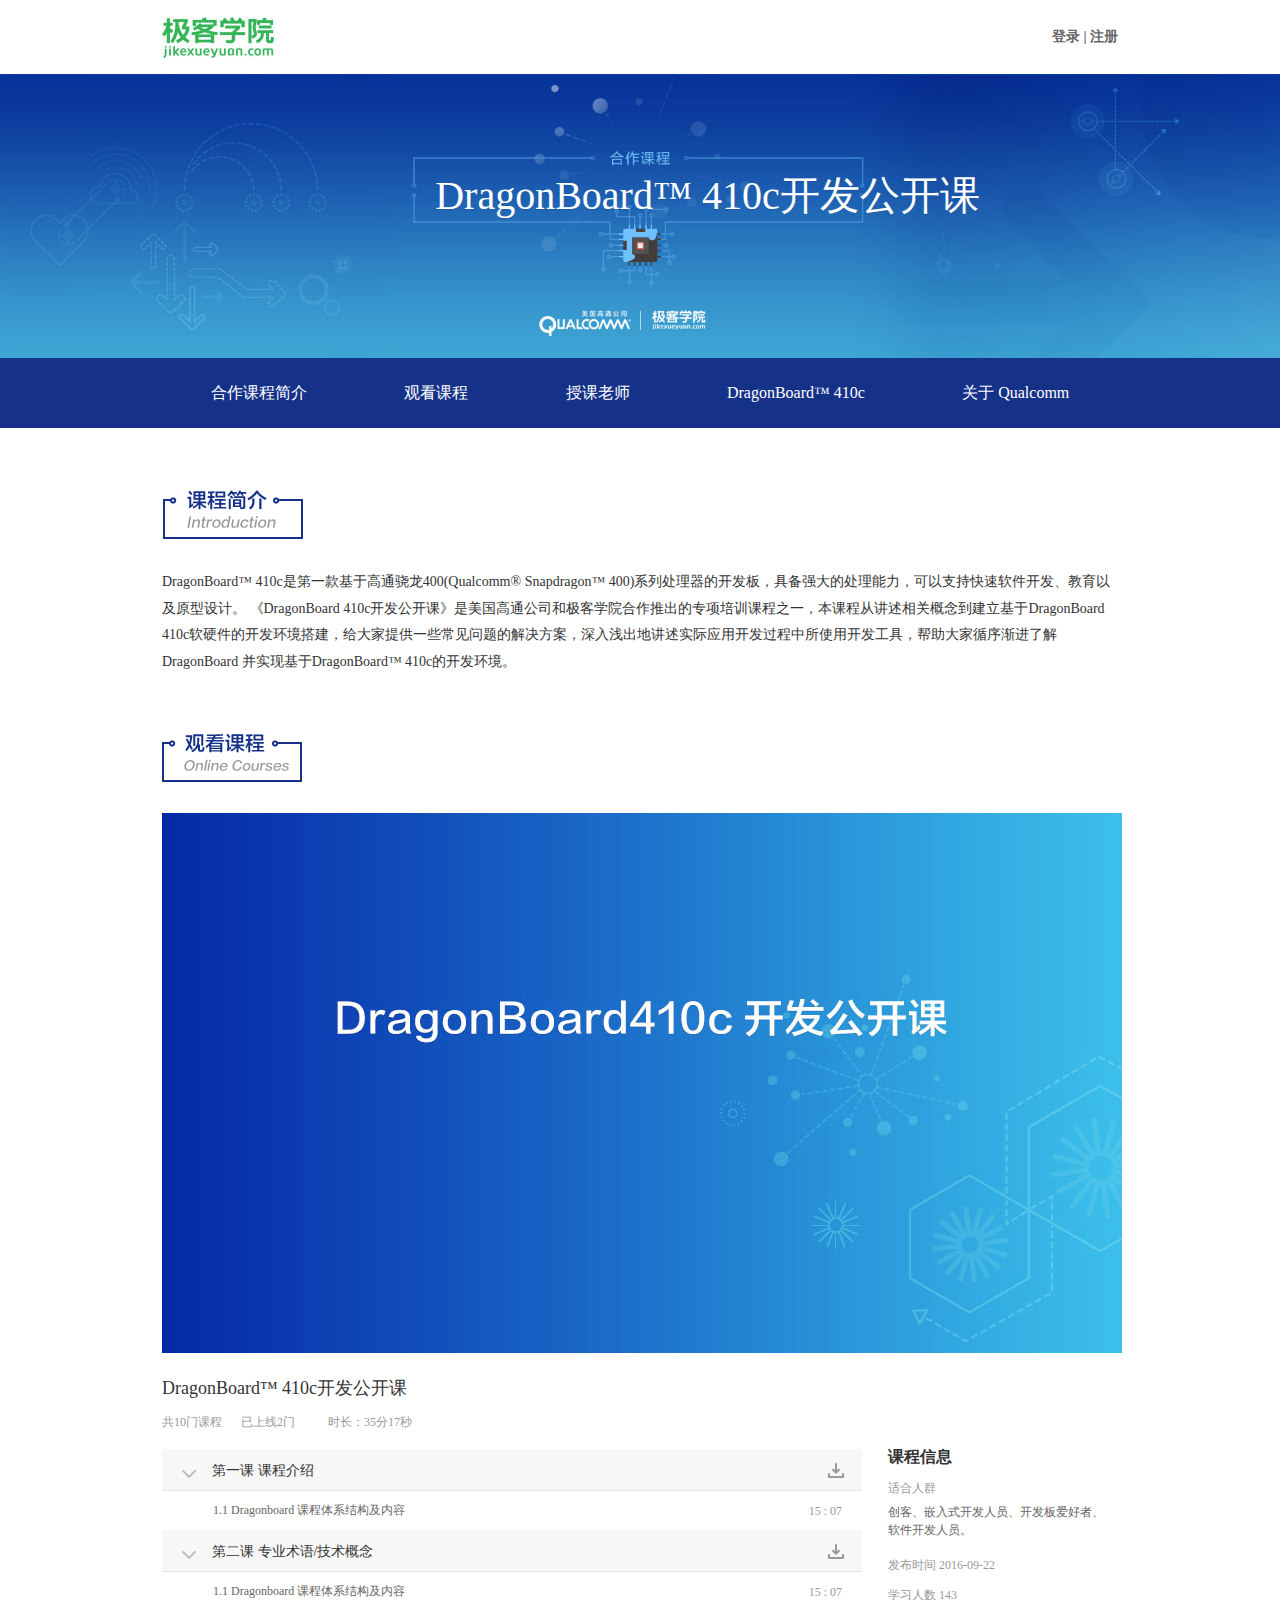
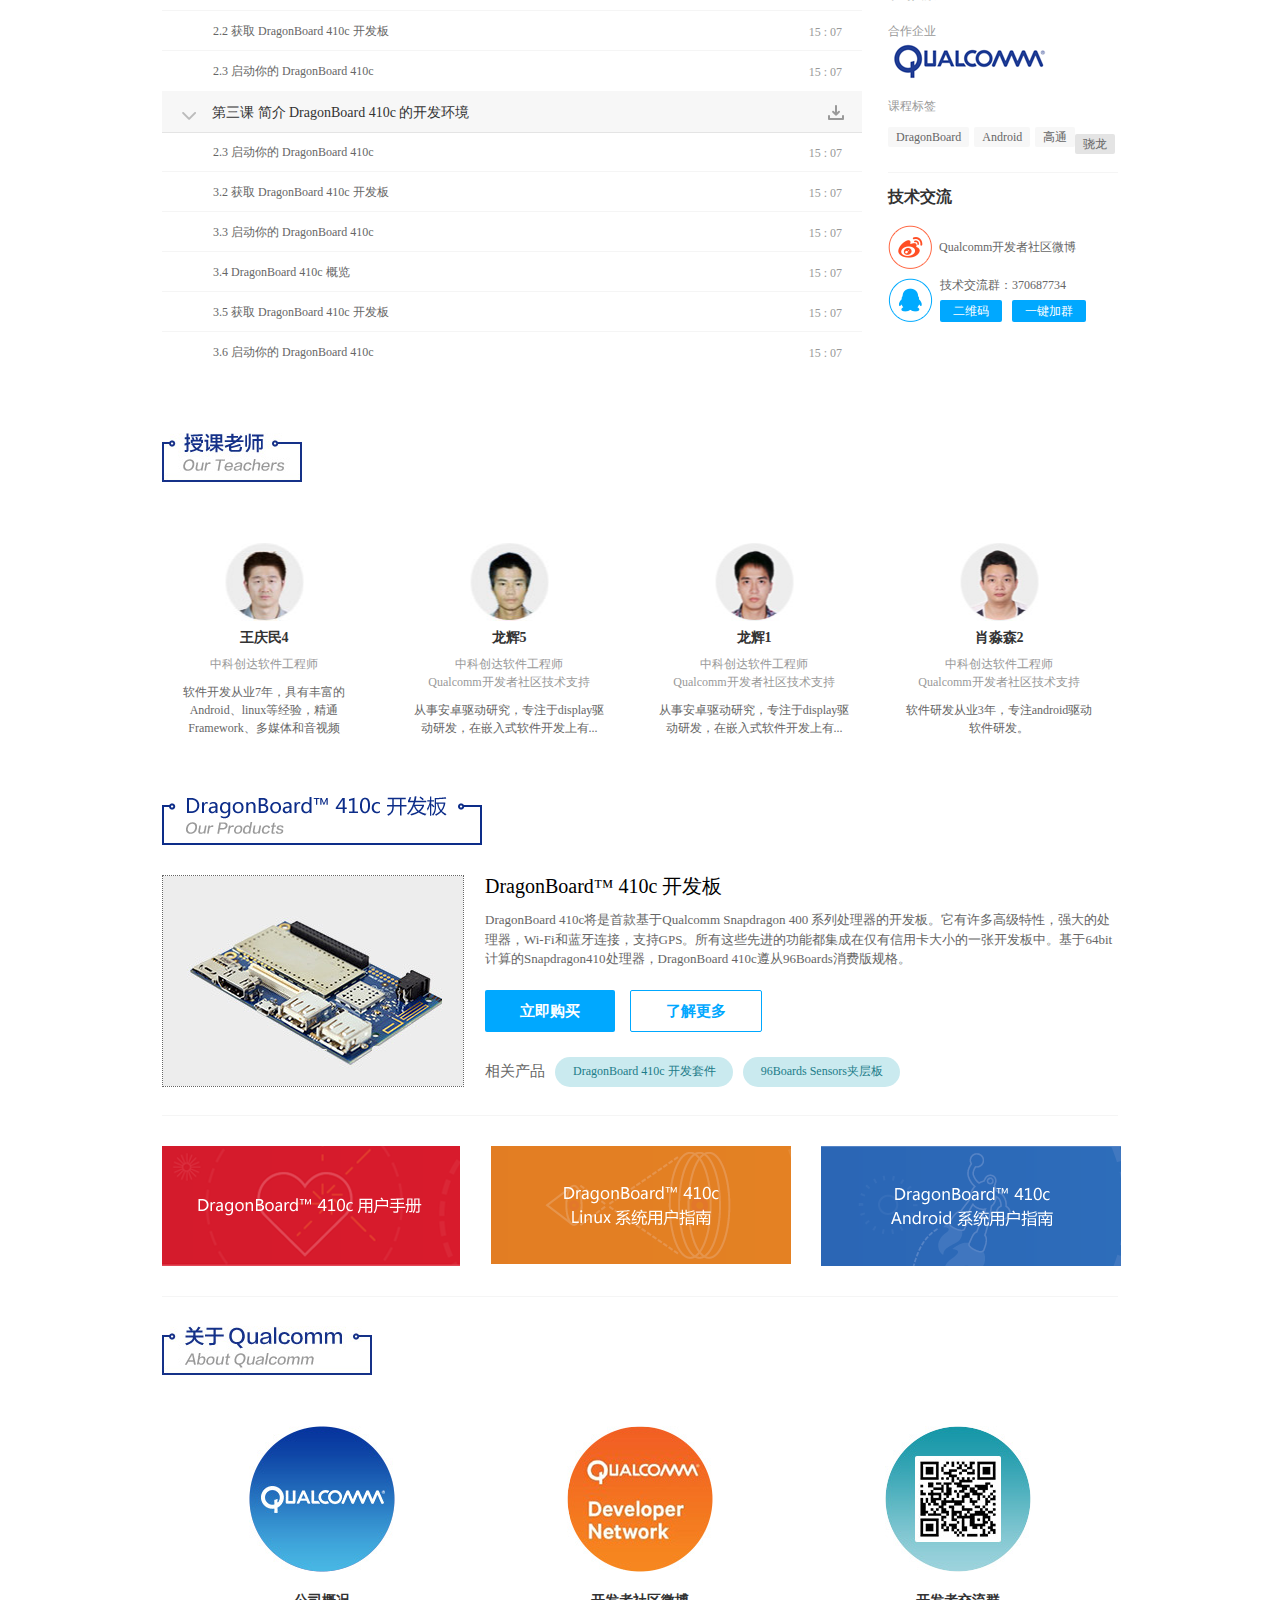
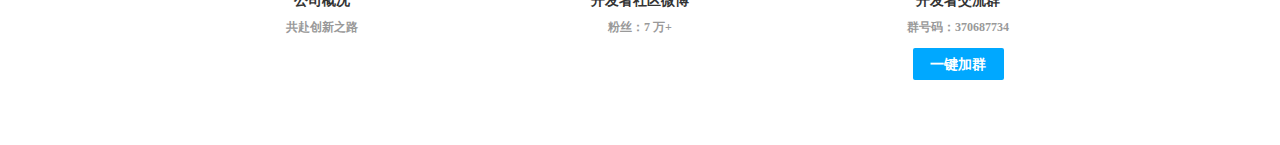
==== index.html @ 10ae140d "add new file" ====
<!DOCTYPE html>
<html lang="en">

<head>
    <meta charset="UTF-8">
    <meta name="viewport" content="width=device-width, initial-scale=1.0">
    <title>高通</title>
    <link rel="stylesheet" href="style.css">
</head>

<body>
    <div class="banner">
        <div class="banner-top">
            <div class="banner-top-left">
                <img src="images/logo.jpg" alt="">
            </div>
            <div class="banner-top-right">登录 | 注册</div>
        </div>
        <div class="banner-intro">
            <img src="images/banner.jpg" alt="">
            <span>DragonBoard™ 410c开发公开课</span>
        </div>
    </div>

    <div class="navigator-bar" id="navigator-bar">
        <div class="navigator-bar-box">
            <div class="navigator-bar-item" data-nav="section-1">合作课程简介</div>
            <div class="navigator-bar-item" data-nav="section-2">观看课程</div>
            <div class="navigator-bar-item" data-nav="section-3">授课老师</div>
            <div class="navigator-bar-item" data-nav="section-4">DragonBoard™ 410c</div>
            <div class="navigator-bar-item" data-nav="section-5">关于 Qualcomm</div>
        </div>
    </div>

    <div class="page-content">
        <div class="intro-section" id="section-1">
            <div class="intro-icon">
                <img src="images/title(1).png" alt="">
            </div>
            <div class="intro-text">DragonBoard™ 410c是第一款基于高通骁龙400(Qualcomm® Snapdragon™
                400)系列处理器的开发板，具备强大的处理能力，可以支持快速软件开发、教育以及原型设计。 《DragonBoard
                410c开发公开课》是美国高通公司和极客学院合作推出的专项培训课程之一，本课程从讲述相关概念到建立基于DragonBoard
                410c软硬件的开发环境搭建，给大家提供一些常见问题的解决方案，深入浅出地讲述实际应用开发过程中所使用开发工具，帮助大家循序渐进了解DragonBoard 并实现基于DragonBoard™
                410c的开发环境。</div>
        </div>

        <div class="onlineCouse-section" id="section-2">
            <div class="course-icon">
                <img src="images/title(2).png" alt="">
            </div>
            <div class="course-video">
                <img src="images/v.jpg" alt="">
            </div>
            <div class="course-detail">
                <div class="course-detail-top">
                    <div class="course-detail-top-name">DragonBoard™ 410c开发公开课</div>
                    <div class="course-detail-top-intro">
                        <span class="span-1">共10门课程</span>
                        <span class="span-2">已上线2门</span>
                        <span class="span-3">时长：35分17秒</span>
                    </div>
                </div>
                <div class="course-detail-content">
                    <div class="course-detail-content-left" id="course-detail-content-left">
                        <div class="course-left-item-chapter">
                            <div class="course-left-item-content-1">
                                <div class="down-arrow">
                                    <img src="images/arrow-icon.png" alt="">
                                </div>
                                <div class="course-left-item-content-title chapter">第一课 课程介绍</div>
                            </div>
                            <div class="download-icon">
                                <img src="images/download-icon.png" alt="">
                            </div>
                        </div>
                        <div class="course-left-box">
                            <div class="course-left-item">
                                <div class="course-left-item-content-1">
                                    <div class="course-left-item-content-title">1.1 Dragonboard 课程体系结构及内容</div>
                                </div>
                                <div class="course-left-item-content-2">15 : 07 </div>
                            </div>
                        </div>
                        <div class="course-left-item-chapter">
                            <div class="course-left-item-content-1">
                                <div class="down-arrow">
                                    <img src="images/arrow-icon.png" alt="">
                                </div>
                                <div class="course-left-item-content-title chapter">第二课 专业术语/技术概念</div>
                            </div>
                            <div class="download-icon">
                                <img src="images/download-icon.png" alt="">
                            </div>
                        </div>
                        <div class="course-left-box">
                            <div class="course-left-item">
                                <div class="course-left-item-content-1">
                                    <div class="course-left-item-content-title">1.1 Dragonboard 课程体系结构及内容</div>
                                </div>
                                <div class="course-left-item-content-2">15 : 07 </div>
                            </div>
                            <div class="course-left-item">
                                <div class="course-left-item-content-1">
                                    <div class="course-left-item-content-title">2.2 获取 DragonBoard 410c 开发板</div>
                                </div>
                                <div class="course-left-item-content-2">15 : 07 </div>
                            </div>
                            <div class="course-left-item">
                                <div class="course-left-item-content-1">
                                    <div class="course-left-item-content-title">2.3 启动你的 DragonBoard 410c</div>
                                </div>
                                <div class="course-left-item-content-2">15 : 07 </div>
                            </div>
                        </div>
                        <div class="course-left-item-chapter">
                            <div class="course-left-item-content-1">
                                <div class="down-arrow">
                                    <img src="images/arrow-icon.png" alt="">
                                </div>
                                <div class="course-left-item-content-title chapter">第三课 简介 DragonBoard 410c 的开发环境</div>
                            </div>
                            <div class="download-icon">
                                <img src="images/download-icon.png" alt="">
                            </div>
                        </div>
                        <div class="course-left-box">
                            <div class="course-left-item">
                                <div class="course-left-item-content-1">
                                    <div class="course-left-item-content-title">2.3 启动你的 DragonBoard 410c</div>
                                </div>
                                <div class="course-left-item-content-2">15 : 07 </div>
                            </div>
                            <div class="course-left-item">
                                <div class="course-left-item-content-1">
                                    <div class="course-left-item-content-title">3.2 获取 DragonBoard 410c 开发板</div>
                                </div>
                                <div class="course-left-item-content-2">15 : 07 </div>
                            </div>
                            <div class="course-left-item">
                                <div class="course-left-item-content-1">
                                    <div class="course-left-item-content-title">3.3 启动你的 DragonBoard 410c</div>
                                </div>
                                <div class="course-left-item-content-2">15 : 07 </div>
                            </div>
                            <div class="course-left-item">
                                <div class="course-left-item-content-1">
                                    <div class="course-left-item-content-title">3.4 DragonBoard 410c 概览</div>
                                </div>
                                <div class="course-left-item-content-2">15 : 07 </div>
                            </div>
                            <div class="course-left-item">
                                <div class="course-left-item-content-1">
                                    <div class="course-left-item-content-title">3.5 获取 DragonBoard 410c 开发板</div>
                                </div>
                                <div class="course-left-item-content-2">15 : 07 </div>
                            </div>
                            <div class="course-left-item">
                                <div class="course-left-item-content-1">
                                    <div class="course-left-item-content-title">3.6 启动你的 DragonBoard 410c</div>
                                </div>
                                <div class="course-left-item-content-2">15 : 07 </div>
                            </div>
                        </div>
                    </div>
                    <div class="course-detail-content-right">
                        <div class="course-right-info">
                            <div class="course-right-title">课程信息</div>
                            <div class="course-right-info-people">
                                <div class="title-grey mt17mb9 ">适合人群</div>
                                <div class="content-black">创客、嵌入式开发人员、开发板爱好者、 软件开发人员。</div>
                            </div>
                            <div class="title-grey mt20mb18">发布时间 2016-09-22</div>
                            <div class="title-grey">学习人数 143</div>
                            <div class="course-right-info-co mt20">
                                <span class="title-grey mb6">合作企业</span>
                                <div class="company-logo">
                                    <img src="images/logo_qua.png" alt="">
                                </div>
                            </div>
                            <div class="course-right-info-tag mt15">
                                <div class="title-grey mb15">课程标签</div>
                                <div class="tags">
                                    <div class="tag">DragonBoard</div>
                                    <div class="tag">Android</div>
                                    <div class="tag">高通</div>
                                    <div class="tag active">骁龙</div>
                                </div>
                            </div>
                        </div>
                        <div class="line"></div>
                        <div class="course-right-info-contact">
                            <div class="course-right-title">技术交流</div>
                            <div class="contacts">
                                <div class="contact-item">
                                    <div class="contact-pic">
                                        <img src="images/icon_weibo.png" alt="">
                                    </div>
                                    <div class="contact-item-txt">Qualcomm开发者社区微博</div>
                                </div>
                                <div class="contact-item">
                                    <div class="contact-pic">
                                        <img src="images/icon_qq.png" alt="">
                                    </div>
                                    <div class="contact-item-box">
                                        <div class="contact-item-txt">技术交流群：370687734</div>
                                        <div class="contact-btns">
                                            <div class="contact-btn-box">
                                                <div class="contact-btn">二维码</div>
                                                <div class="qrcode">
                                                    <img src="images/qrcode-weixin.png" alt="">
                                                </div>
                                            </div>
                                            <div class="contact-btn">一键加群</div>
                                        </div>
                                    </div>
                                </div>
                            </div>
                        </div>
                    </div>
                </div>
            </div>
        </div>

        <div class="teachers-section" id="section-3">
            <div class="teachers-icon">
                <img src="images/sub-title-teacher.jpg" alt="">
            </div>
            <div class="swiper-list" id="swiper-list">
                <div class="swiper-item">
                    <div class="avatar">
                        <img src="images/t_1.jpg" alt="">
                    </div>
                    <div class="swiper-item-name">龙辉1</div>
                    <div class="swiper-item-title">中科创达软件工程师<br>Qualcomm开发者社区技术支持
                    </div>
                    <div class="swiper-item-intro">从事安卓驱动研究，专注于display驱动研发，在嵌入式软件开发上有...</div>
                </div>
                <div class="swiper-item">
                    <div class="avatar">
                        <img src="images/t_2.jpg" alt="">
                    </div>
                    <div class="swiper-item-name">肖淼森2</div>
                    <div class="swiper-item-title">中科创达软件工程师<br>Qualcomm开发者社区技术支持
                    </div>
                    <div class="swiper-item-intro">软件研发从业3年，专注android驱动软件研发。</div>
                </div>
                <div class="swiper-item">
                    <div class="avatar">
                        <img src="images/t_3.jpg" alt="">
                    </div>
                    <div class="swiper-item-name">龙辉3</div>
                    <div class="swiper-item-title">中科创达软件工程师
                    </div>
                    <div class="swiper-item-intro">专注于Android底层驱动开发，有一定的Linux驱动开发经验。</div>
                </div>
                <div class="swiper-item">
                    <div class="avatar">
                        <img src="images/t_4.jpg" alt="">
                    </div>
                    <div class="swiper-item-name">王庆民4</div>
                    <div class="swiper-item-title">中科创达软件工程师
                    </div>
                    <div class="swiper-item-intro">软件开发从业7年，具有丰富的Android、linux等经验，精通Framework、多媒体和音视频</div>
                </div>
                <div class="swiper-item">
                    <div class="avatar">
                        <img src="images/t_5.jpg" alt="">
                    </div>
                    <div class="swiper-item-name">龙辉5</div>
                    <div class="swiper-item-title">中科创达软件工程师<br>Qualcomm开发者社区技术支持
                    </div>
                    <div class="swiper-item-intro">从事安卓驱动研究，专注于display驱动研发，在嵌入式软件开发上有...</div>
                </div>
            </div>
            <div class="swiper-arrow swiper-arrow-left" id="swiper-prev">
                <img src="images/a(1).png" alt="">
            </div>
            <div class="swiper-arrow swiper-arrow-right" id="swiper-next">
                <img src="images/a2.png" alt="">
            </div>
        </div>



        <div class="products-section" id="section-4">
            <div class="products-icon">
                <img src="images/sub-title-410.png" alt="">
            </div>
            <div class="products-detail">
                <div class="products-detail-left">
                    <img src="images/img_1.jpg" alt="">
                </div>
                <div class="products-detail-right">
                    <h1 class="products-detail-right-title">DragonBoard™ 410c 开发板</h1>
                    <div class="products-detail-right-text">DragonBoard 410c将是首款基于Qualcomm Snapdragon 400
                        系列处理器的开发板。它有许多高级特性，强大的处理器，Wi-Fi和蓝牙连接，支持GPS。所有这些先进的功能都集成在仅有信用卡大小的一张开发板中。基于64bit计算的Snapdragon410处理器，DragonBoard
                        410c遵从96Boards消费版规格。</div>
                    <div class="products-detail-right-btns">
                        <button class="btn-1">立即购买</button>
                        <button class="btn-2">了解更多</button>
                    </div>
                    <div class="products-detail-right-related">
                        <div class="products-related-title">相关产品</div>
                        <div class="products-related-1">DragonBoard 410c 开发套件</div>
                        <div class="products-related-1">96Boards Sensors夹层板</div>
                    </div>
                </div>
            </div>
            <div class="border-line"></div>
            <div class="products-instruction">
                <div class="product-item">
                    <img src="images/red.png" alt="">
                </div>
                <div class="product-item">
                    <img src="images/orange.png" alt="">
                </div>
                <div class="product-item">
                    <img src="images/blue.png" alt="">
                </div>
            </div>
            <div class="border-line second"></div>
        </div>
        <div class="qualcomm-section" id="section-5">
            <div class="qualcomm-title">
                <img src="images/about_title.jpg" alt="">
            </div>
            <div class="qualcomm-items">
                <div class="qualcomm-item">
                    <div class="qualcomm-pic">
                        <img src="images/about_qualcomm.jpg" alt="">
                    </div>
                    <div class="qualcomm-item-text">
                        <div class="qualcomm-item-text-1">公司概况</div>
                        <div class="qualcomm-item-text-2">共赴创新之路</div>
                    </div>
                </div>
                <div class="qualcomm-item">
                    <div class="qualcomm-pic">
                        <img src="images/about_weibo.jpg" alt="">
                    </div>
                    <div class="qualcomm-item-text">
                        <div class="qualcomm-item-text-1">开发者社区微博</div>
                        <div class="qualcomm-item-text-2">粉丝：7 万+</div>
                    </div>
                </div>
                <div class="qualcomm-item">
                    <div class="qualcomm-pic">
                        <img src="images/about_qq.jpg" alt="">
                    </div>
                    <div class="qualcomm-item-text last">
                        <div class="qualcomm-item-text-1">开发者交流群</div>
                        <div class="qualcomm-item-text-2">群号码：370687734</div>
                    </div>
                    <button class="qualcomm-btn">一键加群</button>
                </div>
            </div>

        </div>
    </div>

    <script src="index.js"></script>
</body>

</html>
---- style.css ----
* {
    margin: 0;
    padding: 0;
    box-sizing: border-box;
}

html,
body {
    min-width: 1000px;
}


/* banner部分------------------------------------------------------------------------------------ */
.banner {
    display: flex;
    flex-direction: column;
    align-items: center;
}

.banner-top {
    display: flex;
    justify-content: space-between;
    align-items: center;
    width: 956px;
    margin: 0 auto;
    height: 74px;
}

.banner-top-left {
    font-size: 0;
}

.banner-intro {
    position: relative;
    font-size: 0;
}

.banner-intro span {
    position: absolute;
    top: 35%;
    left: 34%;
    display: inline-block;
    font-size: 40px;
    line-height: 45px;
    color: #FFFFFF;
    text-shadow: 0px 1px 0px rgba(4, 0, 0, 0.1);
}

.banner-intro img {
    max-width: 100%;
    height: auto;
}

.banner-top-right {
    font-weight: 600;
    font-size: 14px;
    color: #666666;
}


/* navigator部分------------------------------------------------------------------------- */
.navigator-bar {
    height: 70px;
    background-color: #153188;
    z-index: 1000;
}

.navigator-bar.fixed-top {
    position: fixed;
    top: 0;
    left: 0;
    width: 100%;
}

.navigator-bar-box {
    display: flex;
    justify-content: space-around;
    align-items: center;
    max-width: 956px;
    margin: 0 auto;
}

.navigator-bar-item {
    line-height: 70px;
    font-size: 16px;
    color: #fff;
    padding:0 45px;
}

.navigator-bar-item:hover {
    background: #2d4694;
}

.navigator-bar-item.active {
    background: #2d4694;
}

/* page-content部分-------------------------------------------------------------------------------------- */
.page-content {
    max-width: 956px;
    margin: 0 auto;
}

.intro-section {
    padding-top: 61px;
}

.intro-icon {
    margin-bottom: 30px;
    font-size: 0;
}

.intro-text {
    margin-bottom: 57px;
    font-size: 14px;
    color: #333333;
    line-height: 26.5px;
}

.course-icon {
    margin-bottom: 31px;
    font-size: 0;
}

.course-video {
    margin-bottom: 25px;
    font-size: 0px;
}

.course-detail {
    margin-bottom: 61px;
}

.course-detail-top {
    margin-bottom: 19px;
}

.course-detail-top-name {
    margin-bottom: 14px;
    font-size: 18px;
    font-weight: 400;
    color: #333333;
    line-height: 20px;
}

.course-detail-top-intro span {
    font-size: 12px;
    color: #999999;
    line-height: 12px;
}

.span-1 {
    margin-right: 15px;
}

.span-2 {
    margin-right: 29px;
}

.course-detail-content {
    display: flex;
    justify-content: space-between;
}

.course-detail-content-left {
    width: 700px;

}

.course-left-item {
    display: flex;
    justify-content: space-between;
    align-items: center;
    padding: 14px 20px 13px 51px;
    box-shadow: 0px -1px 0px 0px #F5F5F5;
}

.course-left-box {
    display: block;
}

.course-left-box.active {
    display: none;
}

.course-left-item-chapter {
    position: relative;
    display: flex;
    justify-content: space-between;
    align-items: center;
    padding: 14px 18px 12px 50px;
    background-color: #F7F7F7;
    box-shadow: 0px 1px 0px 0px #E4E4E4;
}


.down-arrow {
    position: absolute;
    top: 50%;
    left: 20px;
    font-size: 0;
}

.course-left-item-content-title {
    font-size: 12px;
    font-weight: normal;
    color: #666666;
    line-height: 13px;
}

.course-left-item-content-title:hover {
    color: #009DF7;
}

.course-left-item-content-title.chapter {
    font-size: 14px;
    color: #333333;
    line-height: 14px;
}


.course-detail-content-right {
    width: 230px;
}

.course-right-title {
    font-size: 16px;
    font-weight: 600;
    color: #333333;
    line-height: 16px;
}

.mt17mb9 {
    margin-top: 17px;
    margin-bottom: 9px;
}

.mt20mb18 {
    margin-top: 20px;
    margin-bottom: 18px;
}

.mt20 {
    margin-top: 20px;
}

.mb6 {
    margin-bottom: 6px;
}

.title-grey {
    font-size: 12px;
    color: #999999;
    line-height: 12px;
}

.content-black {
    font-size: 12px;
    color: #666666;
    line-height: 18px;
}

.company-logo {
    font-size: 0;
}

.mt15 {
    margin-top: 15px;
}

.mb15 {
    margin-bottom: 15px;
}

.tags {
    display: flex;
    flex-wrap: wrap;

    font-size: 0;
}

.tag {
    padding: 5px 8px;
    display: flex;
    align-items: center;
    justify-content: center;
    text-align: center;
    height: 20px;
    font-size: 12px;
    color: #666666;
    line-height: 20px;
    background: #F7F7F7;
    border-radius: 2px 2px 2px 2px;
}

.tag:first-child {
    margin-right: 5px;
}

.tag:nth-child(2) {
    margin-right: 5px;
}

.tag.active {
    margin-top: 7px;
    background-color: #E4E4E4;
}

.line {
    margin: 18px 0 16px;
    width: 100%;
    height: 1px;
    border-top: 1px solid #F5F5F5;
}

.contacts {
    display: flex;
    flex-direction: column;
    gap: 9px;
    margin-top: 20px;
}

.contact-item {
    display: flex;
    gap: 7px;
    align-items: center;
}

.contact-pic {
    font-size: 0;
}

.contact-item-box {
    display: flex;
    flex-direction: column;
    gap: 8px;
}

.contact-item-txt {
    font-size: 12px;
    color: #666666;
    line-height: 14px;
}

.contact-btns {
    display: flex;
    gap: 10px;
}

.contact-btn {
    display: flex;
    align-items: center;
    justify-content: center;
    padding:0 13px;
    line-height: 22px;
    color: #fff;
    font-size: 12px;
    background-color: #00A8FF;
    border-radius: 2px 2px 2px 2px;
    border: none;
    outline: none;
}

.contact-btn-box {
    position: relative;
}

.qrcode {
    position: absolute;
    top:28px;
    left:-15px;
    font-size: 0;
    display: none;
}

.contact-btn-box:hover .qrcode {
    display: block;
}








.download-icon {
    font-size: 0;
}

.course-left-item-content-2 {
    font-size: 12px;
    font-weight: normal;
    color: #999999;
    line-height: 10px;
}


.teachers-section {
    overflow: hidden;
    position: relative;
}

.teachers-icon {
    font-size: 0;
}

.swiper-list {
    display: flex;
    justify-content: flex-start;
    margin-top: 61px;
    overflow: hidden;
    gap: 50px;
    width: 2645px;
}

.swiper-item {
    display: flex;
    flex-direction: column;
    gap: 10px;
    align-items: center;
    flex: 0 0 195px;
}

.swiper-arrow {
    position: absolute;
    top: 50%;
    font-size: 0;
    cursor: pointer;
    opacity: 0;
}

.swiper-arrow-left {
    left: 0;
}

.swiper-arrow-right {
    right: 0;
}

.teachers-section:hover .swiper-arrow {
    opacity: 1;
}

.avatar {
    font-size: 0;
}

.swiper-item-name {
    line-height: 14px;
    font-size: 14px;
    font-weight: 600;
    color: #333333;
}

.swiper-item-title {
    text-align: center;
    font-size: 12px;
    color: #999999;
    line-height: 18px;
}

.swiper-item-intro {
    font-size: 12px;
    color: #666666;
    line-height: 18px;
    text-align: center;
}
























.products-icon {
    margin-top: 59px;
    font-size: 0;
}

.products-detail {
    display: flex;
    gap: 21px;
    margin-top: 30px;
}

.products-detail-left {
    font-size: 0;
    border: 1px dotted #666;
}

.products-detail-right-title {
    margin-bottom: 12px;
    line-height: 23px;
    font-size: 20px;
    font-weight: 400;
}

.products-detail-right-text {
    margin-bottom: 21px;
    font-size: 13px;
    font-weight: normal;
    color: #666666;
    line-height: 19.5px;
}

.products-detail-right-btns {
    display: flex;
    gap: 15px;
    margin-bottom: 25px;
}

.btn-1 {
    padding: 12px 35px 13px;
    line-height: 15px;
    color: #fff;
    font-size: 15px;
    font-weight: 600;
    background-color: #00A8FF;
    border-radius: 2px 2px 2px 2px;
    border: none;
    outline: none;
}

.btn-2 {
    padding: 12px 35px 13px;
    line-height: 15px;
    color: #00A8FF;
    font-size: 15px;
    font-weight: 600;
    background: rgba(0, 168, 255, 0);
    border-radius: 2px 2px 2px 2px;
    border: 1px solid #00A8FF;
    outline: none;
}

.products-detail-right-related {
    display: flex;
    align-items: center;
    gap: 10px;
}

.products-related-title {
    line-height: 15px;
    font-size: 15px;
    color: #666666;
}

.products-related-1 {
    padding: 8px 17px 9px 18px;
    line-height: 13px;
    font-size: 12px;
    color: #1C7C89;
    background-color: #CAEAEF;
    border-radius: 50px;
}

.border-line {
    margin: 28px 0 30px;
    width: 100%;
    height: 1px;
    border-top: 1px solid #F5F5F5;
}

.border-line.second {
    margin: 30px 0 29px;
}

.products-instruction {
    display: flex;
    gap: 30px;
}

.product-item {
    font-size: 0;
}

.qualcomm-title {
    margin-bottom: 51px;
    font-size: 0;
}

.qualcomm-items {
    display: flex;
    justify-content: center;
    gap: 172px;

}

.qualcomm-item {
    display: flex;
    flex-direction: column;
    align-items: center;
}

.qualcomm-item-text.last {
    margin-bottom: 15px;
}

.qualcomm-pic {
    margin-bottom: 22px;
    font-size: 0;
}

.qualcomm-item-text {
    display: flex;
    flex-direction: column;
    align-items: center;
    gap: 13px;
}

.qualcomm-item-text-1 {
    line-height: 14px;
    font-size: 14px;
    font-weight: 600;
    color: #333333;
}

.qualcomm-item-text-2 {
    line-height: 12px;
    font-size: 12px;
    font-weight: 600;
    color: #999999;
}


.qualcomm-btn {
    margin-bottom: 65px;
    padding: 9px 18px 9px 17px;
    line-height: 14px;
    color: #fff;
    font-size: 14px;
    font-weight: 600;
    background-color: #00A8FF;
    border-radius: 2px 2px 2px 2px;
    border: none;
    outline: none;
}
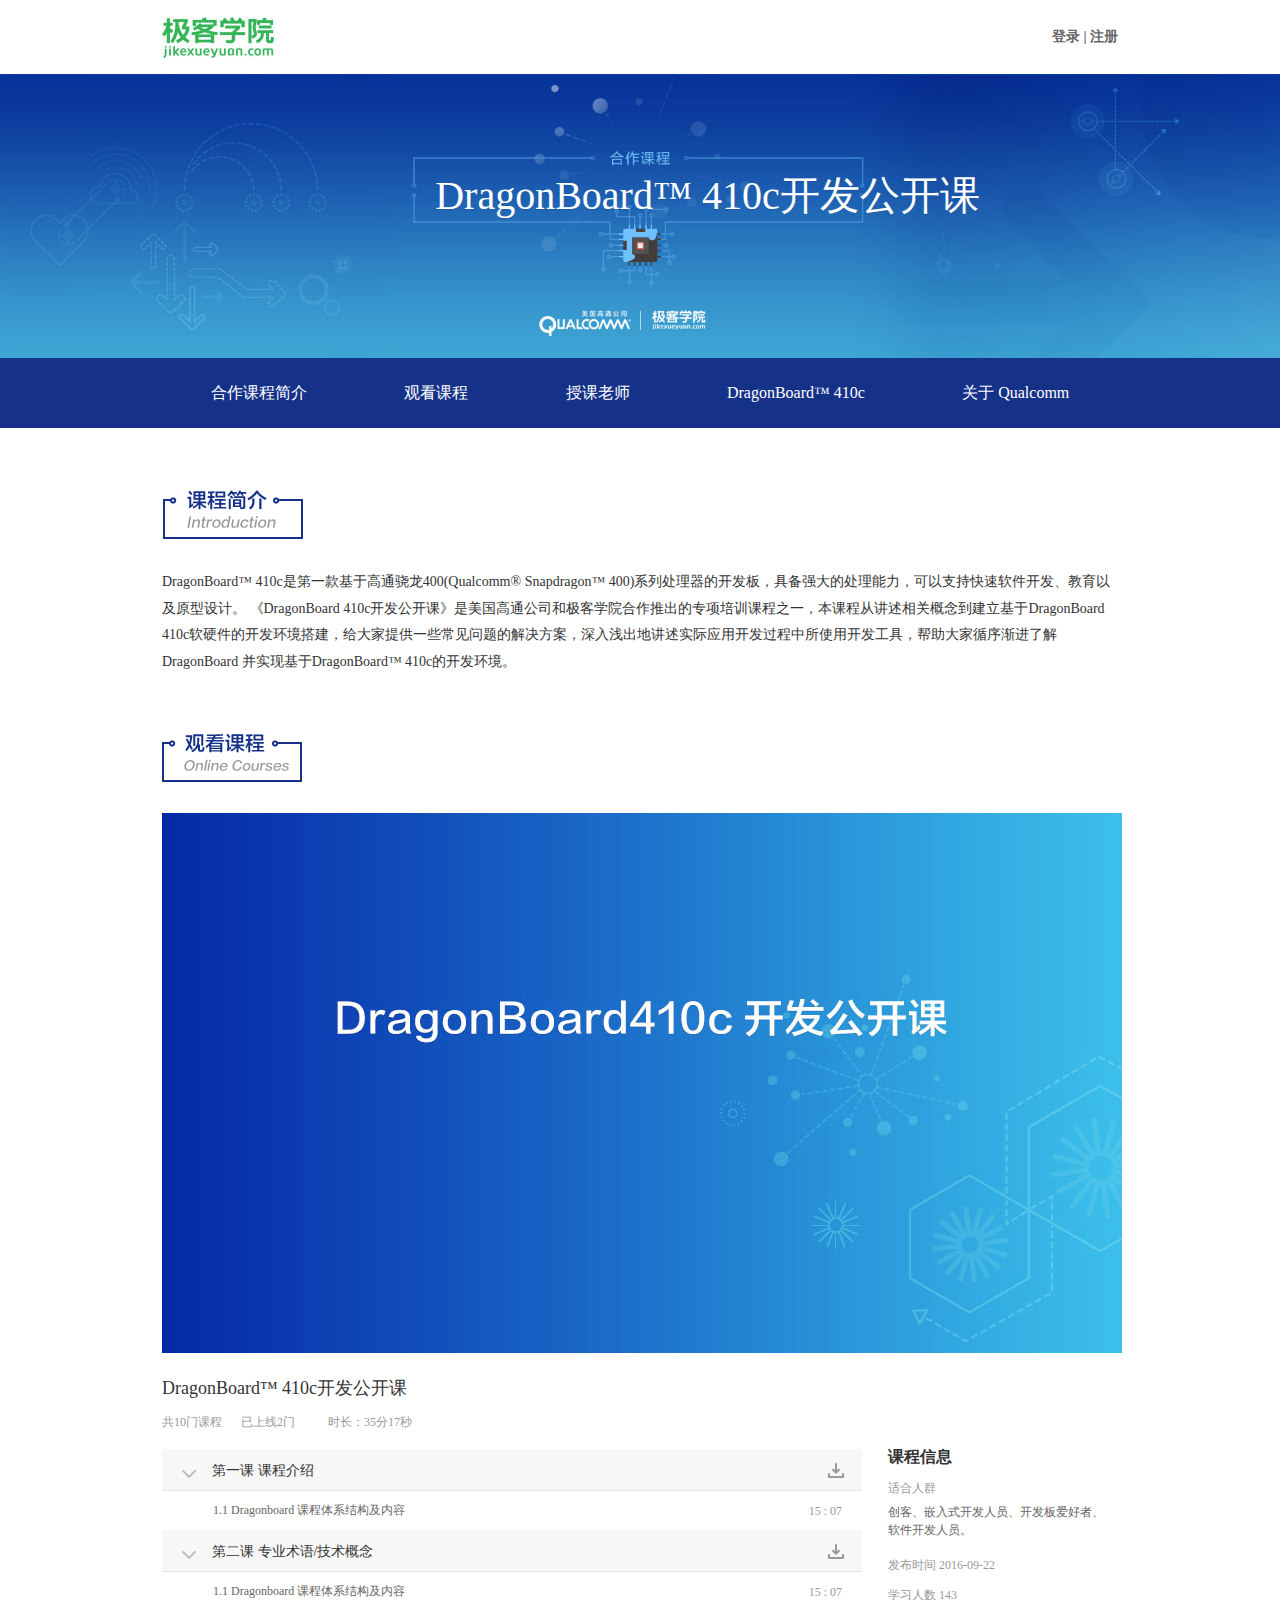
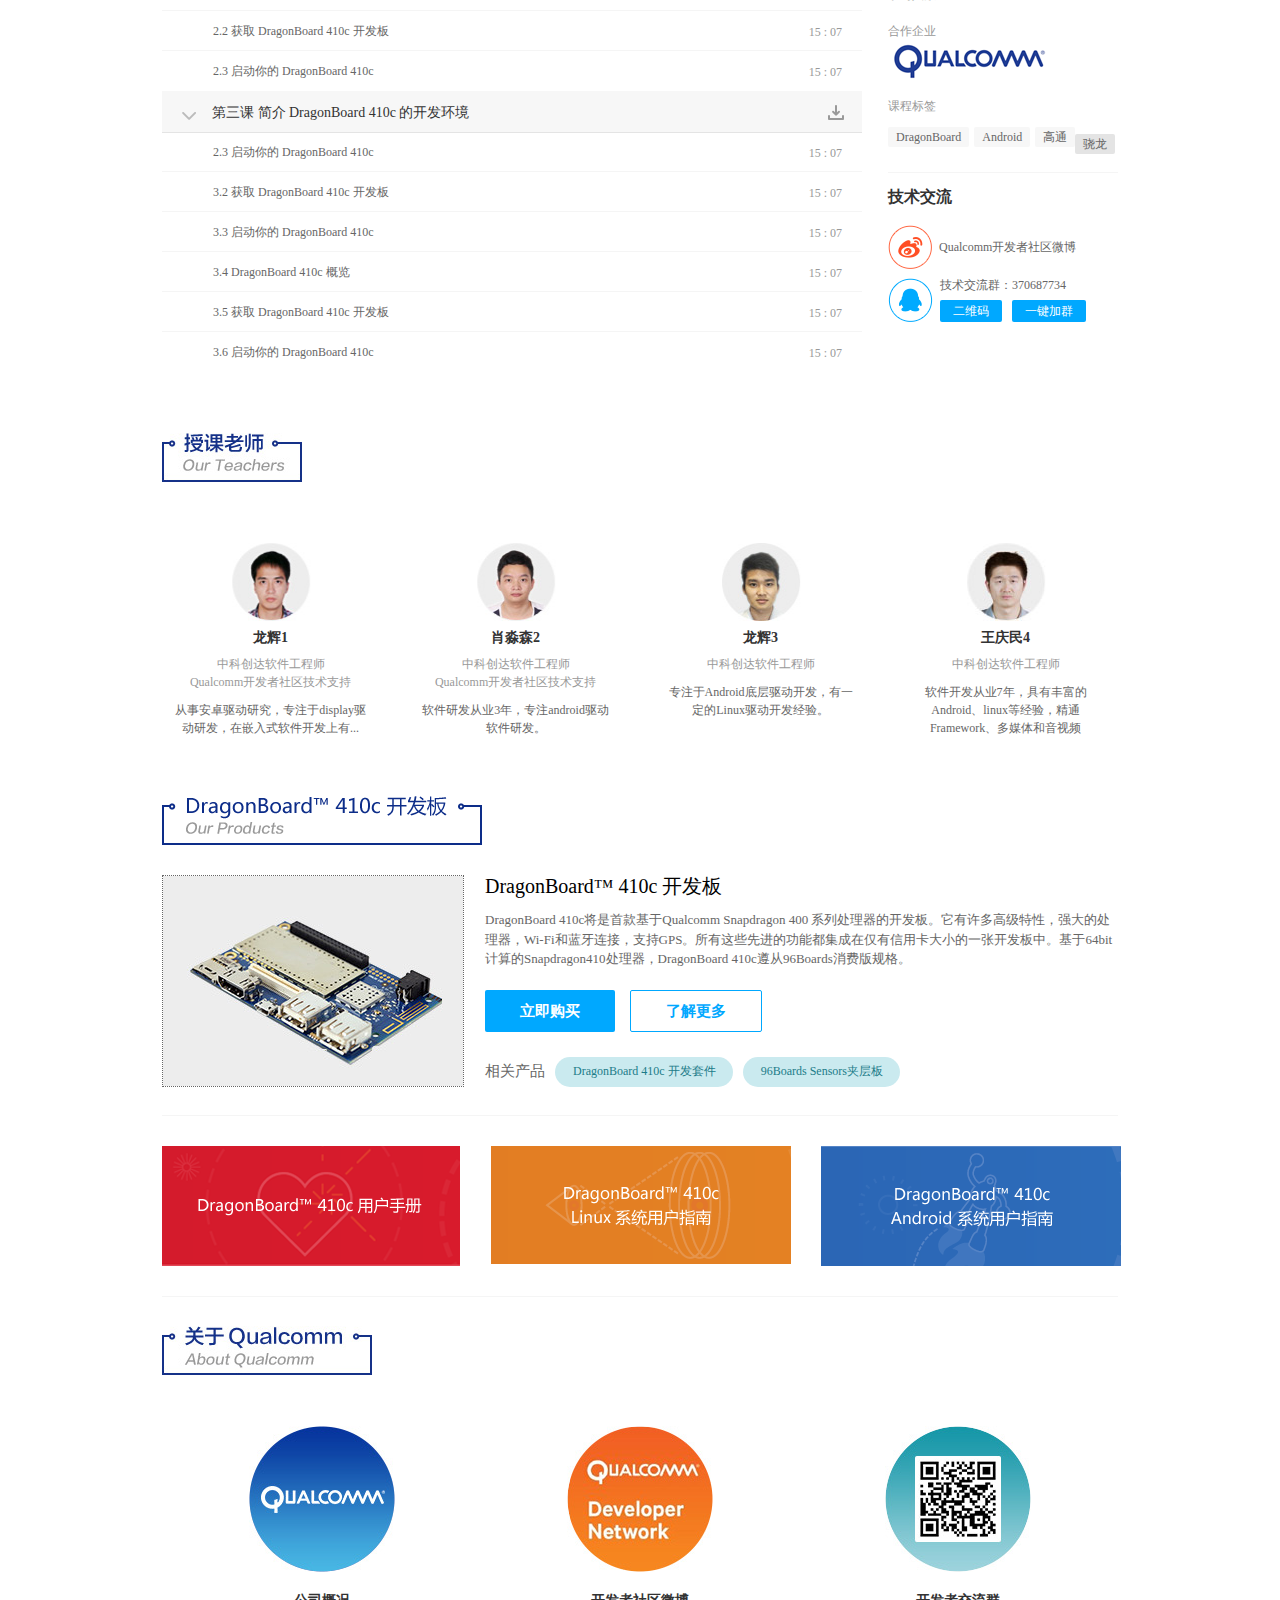
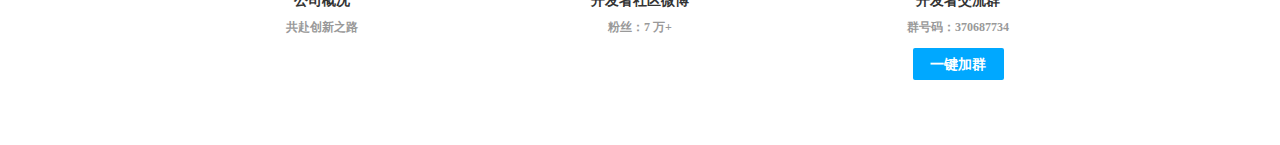
==== commit 0690ccf7: "add new file" ====
--- a/index.html
+++ b/index.html
@@ -24,16 +24,16 @@
 
     <div class="navigator-bar" id="navigator-bar">
         <div class="navigator-bar-box">
-            <div class="navigator-bar-item" data-nav="section-1">合作课程简介</div>
-            <div class="navigator-bar-item" data-nav="section-2">观看课程</div>
-            <div class="navigator-bar-item" data-nav="section-3">授课老师</div>
-            <div class="navigator-bar-item" data-nav="section-4">DragonBoard™ 410c</div>
-            <div class="navigator-bar-item" data-nav="section-5">关于 Qualcomm</div>
+            <div class="navigator-bar-item" data-nav="intro-section">合作课程简介</div>
+            <div class="navigator-bar-item" data-nav="onlineCouse-section">观看课程</div>
+            <div class="navigator-bar-item" data-nav="teachers-section">授课老师</div>
+            <div class="navigator-bar-item" data-nav="products-section">DragonBoard™ 410c</div>
+            <div class="navigator-bar-item" data-nav="qualcomm-section">关于 Qualcomm</div>
         </div>
     </div>
 
     <div class="page-content">
-        <div class="intro-section" id="section-1">
+        <div class="intro-section" id="intro-section">
             <div class="intro-icon">
                 <img src="images/title(1).png" alt="">
             </div>
@@ -44,7 +44,7 @@
                 410c的开发环境。</div>
         </div>
 
-        <div class="onlineCouse-section" id="section-2">
+        <div class="onlineCouse-section" id="onlineCouse-section">
             <div class="course-icon">
                 <img src="images/title(2).png" alt="">
             </div>
@@ -221,7 +221,7 @@
             </div>
         </div>
 
-        <div class="teachers-section" id="section-3">
+        <div class="teachers-section" id="teachers-section">
             <div class="teachers-icon">
                 <img src="images/sub-title-teacher.jpg" alt="">
             </div>
@@ -282,7 +282,7 @@
 
 
 
-        <div class="products-section" id="section-4">
+        <div class="products-section" id="products-section">
             <div class="products-icon">
                 <img src="images/sub-title-410.png" alt="">
             </div>
@@ -320,7 +320,7 @@
             </div>
             <div class="border-line second"></div>
         </div>
-        <div class="qualcomm-section" id="section-5">
+        <div class="qualcomm-section" id="qualcomm-section">
             <div class="qualcomm-title">
                 <img src="images/about_title.jpg" alt="">
             </div>
--- a/style.css
+++ b/style.css
@@ -411,7 +411,8 @@
     margin-top: 61px;
     overflow: hidden;
     gap: 50px;
-    width: 2645px;
+     width: 2155px;    
+     /* 2155 = 195*9+8*50 */
 }
 
 .swiper-item {
